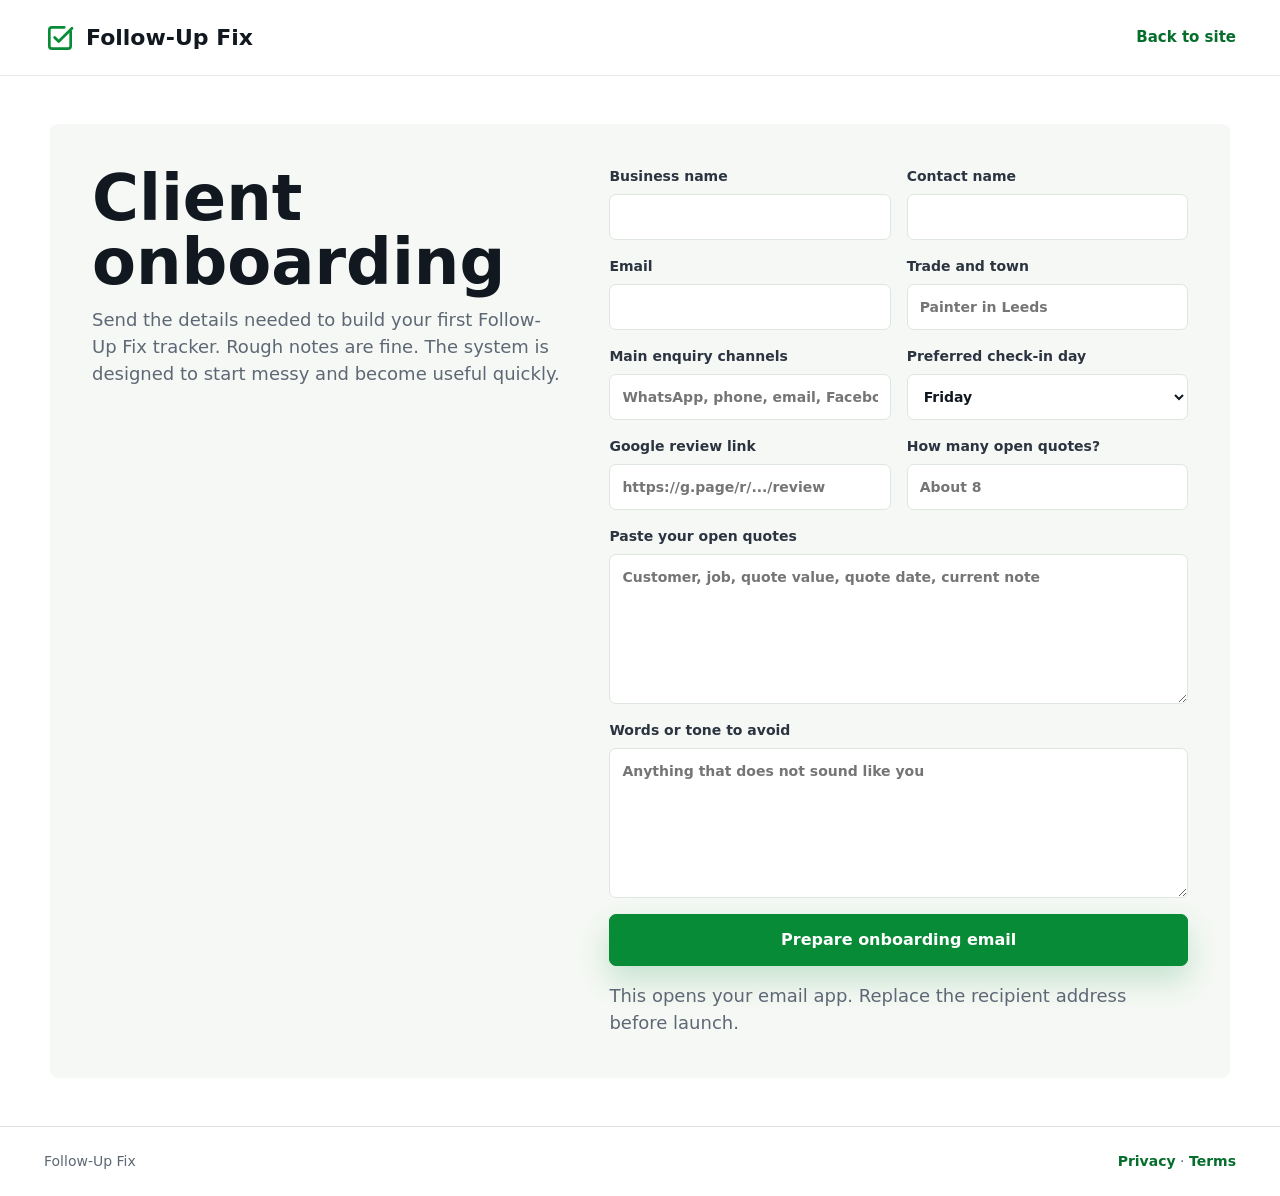
==== client-onboarding.html @ b2c21a95 "Launch Follow-Up Fix website" ====
<!doctype html>
<html lang="en">
  <head>
    <meta charset="utf-8">
    <meta name="viewport" content="width=device-width, initial-scale=1">
    <title>Follow-Up Fix Client Onboarding</title>
    <meta name="description" content="Follow-Up Fix paid client onboarding form.">
    <link rel="stylesheet" href="styles.css">
  </head>
  <body>
    <header class="site-header">
      <a class="brand" href="index.html">
        <span class="brand-mark" aria-hidden="true">
          <svg viewBox="0 0 24 24" focusable="false">
            <path d="M20 7.2V18a2 2 0 0 1-2 2H6a2 2 0 0 1-2-2V6a2 2 0 0 1 2-2h9.2"></path>
            <path d="m8 11.6 3 3L21 4.7"></path>
          </svg>
        </span>
        <span>Follow-Up Fix</span>
      </a>
      <a class="nav-cta" href="index.html">Back to site</a>
    </header>

    <main>
      <section class="start onboarding-page" aria-labelledby="onboarding-title">
        <div>
          <h1 id="onboarding-title">Client onboarding</h1>
          <p>
            Send the details needed to build your first Follow-Up Fix tracker.
            Rough notes are fine. The system is designed to start messy and
            become useful quickly.
          </p>
        </div>
        <form class="lead-form onboarding-form" id="clientOnboardingForm">
          <label>
            Business name
            <input name="business" required>
          </label>
          <label>
            Contact name
            <input name="name" autocomplete="name" required>
          </label>
          <label>
            Email
            <input type="email" name="email" autocomplete="email" required>
          </label>
          <label>
            Trade and town
            <input name="trade" placeholder="Painter in Leeds" required>
          </label>
          <label>
            Main enquiry channels
            <input name="channels" placeholder="WhatsApp, phone, email, Facebook" required>
          </label>
          <label>
            Preferred check-in day
            <select name="checkin" required>
              <option>Monday</option>
              <option>Tuesday</option>
              <option>Wednesday</option>
              <option>Thursday</option>
              <option selected>Friday</option>
            </select>
          </label>
          <label>
            Google review link
            <input name="reviewLink" placeholder="https://g.page/r/.../review">
          </label>
          <label>
            How many open quotes?
            <input name="quoteCount" placeholder="About 8">
          </label>
          <label class="full-width">
            Paste your open quotes
            <textarea name="quotes" placeholder="Customer, job, quote value, quote date, current note"></textarea>
          </label>
          <label class="full-width">
            Words or tone to avoid
            <textarea name="tone" placeholder="Anything that does not sound like you"></textarea>
          </label>
          <button class="button primary" type="submit">Prepare onboarding email</button>
          <p class="form-note">This opens your email app. Replace the recipient address before launch.</p>
        </form>
      </section>
    </main>

    <script src="onboarding.js"></script>
    <footer class="site-footer">
      <span>Follow-Up Fix</span>
      <span><a href="privacy.html">Privacy</a> · <a href="terms.html">Terms</a></span>
    </footer>
  </body>
</html>
---- styles.css ----
:root {
  --bg: #ffffff;
  --ink: #111820;
  --muted: #5e6875;
  --line: #dfe6df;
  --soft: #f5f8f4;
  --soft-2: #edf5ec;
  --green: #078b36;
  --green-dark: #066e2c;
  --amber: #df7f16;
  --shadow: 0 24px 70px rgba(15, 24, 32, 0.11);
  --radius: 8px;
  font-family: Inter, ui-sans-serif, system-ui, -apple-system, BlinkMacSystemFont, "Segoe UI", sans-serif;
  color: var(--ink);
  background: var(--bg);
}

* {
  box-sizing: border-box;
}

html {
  scroll-behavior: smooth;
}

body {
  margin: 0;
  background: var(--bg);
  color: var(--ink);
  line-height: 1.5;
  overflow-x: hidden;
}

a {
  color: inherit;
  text-decoration: none;
}

img {
  display: block;
  max-width: 100%;
}

button,
input,
select,
textarea {
  font: inherit;
}

.site-header {
  position: sticky;
  top: 0;
  z-index: 20;
  display: flex;
  align-items: center;
  justify-content: space-between;
  gap: 24px;
  min-height: 76px;
  padding: 0 44px;
  background: rgba(255, 255, 255, 0.9);
  border-bottom: 1px solid rgba(223, 230, 223, 0.8);
  backdrop-filter: blur(16px);
}

.brand {
  display: inline-flex;
  align-items: center;
  gap: 10px;
  font-size: 22px;
  font-weight: 800;
  letter-spacing: 0;
}

.brand-mark {
  display: inline-flex;
  width: 32px;
  height: 32px;
  color: var(--green);
}

.brand-mark svg,
.line-icon svg {
  width: 100%;
  height: 100%;
  fill: none;
  stroke: currentColor;
  stroke-width: 2;
  stroke-linecap: round;
  stroke-linejoin: round;
}

.desktop-nav {
  display: flex;
  gap: 32px;
  color: #1d252e;
  font-size: 15px;
  font-weight: 650;
}

.desktop-nav a:hover,
.nav-cta:hover {
  color: var(--green);
}

.nav-cta {
  font-size: 15px;
  font-weight: 750;
  color: var(--green-dark);
}

main {
  overflow: hidden;
}

.section-grid,
.problem,
.steps,
.included,
.demo,
.pricing,
.start {
  width: min(1180px, calc(100% - 48px));
  margin: 0 auto;
}

.hero {
  display: grid;
  grid-template-columns: minmax(420px, 0.95fr) minmax(420px, 1.05fr);
  gap: 38px;
  align-items: center;
  min-height: calc(100vh - 76px);
  padding: 56px 0 38px;
}

.hero h1 {
  max-width: 620px;
  margin: 0 0 24px;
  font-size: clamp(46px, 5vw, 68px);
  line-height: 1.02;
  letter-spacing: 0;
}

.hero h1 span {
  display: block;
}

.lead {
  max-width: 560px;
  margin: 0;
  color: #2b3440;
  font-size: clamp(18px, 2vw, 22px);
  line-height: 1.45;
}

.cta-row {
  display: flex;
  flex-wrap: wrap;
  gap: 14px;
  margin-top: 34px;
}

.button {
  display: inline-flex;
  align-items: center;
  justify-content: center;
  min-height: 52px;
  padding: 0 24px;
  border: 1px solid var(--green);
  border-radius: 7px;
  font-weight: 800;
  line-height: 1.1;
  text-align: center;
  cursor: pointer;
  transition: transform 180ms ease, box-shadow 180ms ease, background 180ms ease;
}

.button:hover {
  transform: translateY(-1px);
}

.button.primary {
  background: var(--green);
  color: #fff;
  box-shadow: 0 14px 30px rgba(7, 139, 54, 0.2);
}

.button.primary:hover {
  background: var(--green-dark);
}

.button.secondary {
  background: #fff;
  color: var(--green-dark);
}

.button.small {
  min-height: 42px;
  padding: 0 18px;
  font-size: 14px;
}

.trust-row {
  display: flex;
  flex-wrap: wrap;
  gap: 12px;
  align-items: center;
  margin-top: 38px;
  color: #2e3945;
  font-size: 15px;
}

.stars {
  color: #f0a000;
  font-size: 22px;
  letter-spacing: 2px;
}

.hero-media {
  position: relative;
  margin-right: -56px;
}

.hero-media img {
  width: 100%;
  border-radius: 8px;
  filter: drop-shadow(0 30px 60px rgba(17, 24, 32, 0.13));
}

.section-heading {
  max-width: 760px;
  margin: 0 auto 42px;
  text-align: center;
}

.section-heading h2,
.demo h2,
.start h2 {
  margin: 0 0 12px;
  font-size: clamp(32px, 4vw, 48px);
  line-height: 1.06;
  letter-spacing: 0;
}

.section-heading p,
.demo-copy p,
.start p,
.price-sub {
  margin: 0;
  color: var(--muted);
  font-size: 18px;
}

.problem,
.steps,
.included,
.demo,
.pricing,
.start {
  padding: 72px 0;
}

.problem-grid,
.included-list {
  display: grid;
  grid-template-columns: repeat(4, minmax(0, 1fr));
  gap: 0;
  border-top: 1px solid var(--line);
  border-bottom: 1px solid var(--line);
}

.problem-grid article,
.included-list article {
  padding: 34px 28px;
  border-right: 1px solid var(--line);
  text-align: center;
}

.problem-grid article:last-child,
.included-list article:last-child {
  border-right: 0;
}

.line-icon {
  display: inline-flex;
  width: 56px;
  height: 56px;
  margin-bottom: 18px;
  color: var(--green);
}

h3 {
  margin: 0 0 10px;
  font-size: 18px;
  line-height: 1.25;
}

article p,
li {
  margin: 0;
  color: var(--muted);
}

.steps {
  background: linear-gradient(180deg, #fff 0%, #f8faf7 100%);
  max-width: none;
  width: 100%;
}

.steps > * {
  width: min(1040px, calc(100% - 48px));
  margin-left: auto;
  margin-right: auto;
}

.step-row {
  display: grid;
  grid-template-columns: repeat(3, minmax(0, 1fr));
  gap: 36px;
}

.step-row article {
  position: relative;
  padding: 32px 28px;
  background: #fff;
  border: 1px solid var(--line);
  border-radius: var(--radius);
  box-shadow: 0 12px 34px rgba(17, 24, 32, 0.05);
}

.step-number {
  display: inline-flex;
  align-items: center;
  justify-content: center;
  width: 36px;
  height: 36px;
  margin-bottom: 18px;
  border-radius: 999px;
  background: var(--green);
  color: #fff;
  font-weight: 850;
}

.included-list article {
  text-align: left;
}

.demo {
  display: grid;
  grid-template-columns: 0.72fr 1.28fr;
  gap: 44px;
  align-items: start;
}

.demo-copy {
  position: sticky;
  top: 110px;
}

.tracker-shell {
  padding: 22px;
  border: 1px solid var(--line);
  border-radius: var(--radius);
  background: #fff;
  box-shadow: var(--shadow);
}

.tracker-top {
  display: flex;
  align-items: center;
  justify-content: space-between;
  gap: 16px;
  margin-bottom: 18px;
}

.tracker-top strong {
  display: block;
  font-size: 18px;
}

.tracker-top span {
  color: var(--muted);
  font-size: 14px;
}

.mini-button {
  min-height: 38px;
  padding: 0 14px;
  border: 1px solid var(--line);
  border-radius: 7px;
  background: var(--soft);
  color: var(--green-dark);
  font-size: 14px;
  font-weight: 750;
  cursor: pointer;
}

.metric-grid {
  display: grid;
  grid-template-columns: repeat(3, minmax(0, 1fr));
  gap: 12px;
  margin-bottom: 18px;
}

.metric-grid div {
  padding: 16px;
  border: 1px solid var(--line);
  border-radius: 7px;
  background: #fff;
}

.metric-grid span {
  display: block;
  color: var(--muted);
  font-size: 13px;
  font-weight: 700;
}

.metric-grid strong {
  display: block;
  margin-top: 6px;
  color: var(--green);
  font-size: 34px;
  line-height: 1;
}

.metric-grid .amber {
  color: var(--amber);
}

.table-wrap {
  overflow-x: auto;
  border: 1px solid var(--line);
  border-radius: 7px;
}

table {
  width: 100%;
  min-width: 680px;
  border-collapse: collapse;
  font-size: 14px;
}

th,
td {
  padding: 13px 14px;
  border-bottom: 1px solid var(--line);
  text-align: left;
  white-space: nowrap;
}

th {
  background: var(--soft);
  color: #24303b;
  font-size: 12px;
  text-transform: uppercase;
  letter-spacing: 0.04em;
}

tr:last-child td {
  border-bottom: 0;
}

.status {
  font-weight: 800;
}

.status.today {
  color: #d01818;
}

.status.overdue,
.status.review {
  color: var(--amber);
}

.message-box {
  display: grid;
  gap: 10px;
  margin-top: 18px;
}

.message-box label {
  font-weight: 800;
}

select,
textarea,
input {
  width: 100%;
  border: 1px solid var(--line);
  border-radius: 7px;
  background: #fff;
  color: var(--ink);
}

select,
input {
  min-height: 46px;
  padding: 0 12px;
}

textarea {
  min-height: 104px;
  resize: vertical;
  padding: 12px;
}

#copyStatus {
  min-height: 20px;
  color: var(--green-dark);
  font-size: 14px;
  font-weight: 750;
}

.pricing {
  display: grid;
  grid-template-columns: 0.8fr 1fr auto;
  gap: 32px;
  align-items: center;
  padding: 36px;
  border: 2px solid var(--green);
  border-radius: var(--radius);
}

.pricing h2 {
  margin: 0;
  color: var(--green);
  font-size: clamp(44px, 5vw, 68px);
  line-height: 1;
}

.pricing ul {
  display: grid;
  gap: 8px;
  margin: 0;
  padding: 0;
  list-style: none;
}

.pricing li::before {
  content: "✓";
  margin-right: 10px;
  color: var(--green);
  font-weight: 900;
}

.start {
  display: grid;
  grid-template-columns: 0.9fr 1.1fr;
  gap: 44px;
  align-items: start;
  margin-top: 48px;
  margin-bottom: 48px;
  padding: 42px;
  background: var(--soft);
  border-radius: var(--radius);
}

.lead-form {
  display: grid;
  grid-template-columns: repeat(2, minmax(0, 1fr));
  gap: 16px;
}

.lead-form label {
  display: grid;
  gap: 7px;
  color: #2b3440;
  font-size: 14px;
  font-weight: 800;
}

.lead-form .full-width,
.lead-form button,
.lead-form .form-note {
  grid-column: 1 / -1;
}

.form-note {
  margin: -2px 0 0;
  color: var(--muted);
  font-size: 13px;
}

.site-footer {
  display: flex;
  justify-content: space-between;
  gap: 24px;
  padding: 24px 44px;
  border-top: 1px solid var(--line);
  color: var(--muted);
  font-size: 14px;
}

.onboarding-page {
  min-height: calc(100vh - 124px);
}

.onboarding-page h1 {
  margin: 0 0 12px;
  font-size: clamp(42px, 5vw, 64px);
  line-height: 1;
  letter-spacing: 0;
}

.onboarding-form textarea {
  min-height: 150px;
}

.legal-page {
  width: min(820px, calc(100% - 48px));
  margin: 0 auto;
  padding: 72px 0;
}

.legal-page h1 {
  margin: 0 0 18px;
  font-size: clamp(42px, 5vw, 64px);
  line-height: 1;
  letter-spacing: 0;
}

.legal-page h2 {
  margin: 34px 0 10px;
  font-size: 24px;
  line-height: 1.15;
}

.legal-page p,
.legal-page li {
  color: #2b3440;
  font-size: 17px;
}

.legal-page a,
.site-footer a {
  color: var(--green-dark);
  font-weight: 750;
}

@media (max-width: 980px) {
  .site-header {
    padding: 0 24px;
  }

  .desktop-nav {
    display: none;
  }

  .hero,
  .demo,
  .start,
  .pricing {
    grid-template-columns: 1fr;
  }

  .hero {
    min-height: auto;
    padding-top: 44px;
  }

  .hero-media {
    margin-right: 0;
  }

  .problem-grid,
  .included-list,
  .step-row {
    grid-template-columns: repeat(2, minmax(0, 1fr));
  }

  .problem-grid article:nth-child(2),
  .included-list article:nth-child(2) {
    border-right: 0;
  }

  .demo-copy {
    position: static;
  }

  .pricing {
    align-items: stretch;
  }
}

@media (max-width: 640px) {
  .site-header {
    min-height: 66px;
    padding: 0 16px;
  }

  .brand {
    font-size: 18px;
  }

  .brand-mark {
    width: 28px;
    height: 28px;
  }

  .nav-cta {
    display: none;
  }

  .section-grid,
  .problem,
  .included,
  .demo,
  .pricing,
  .start {
    width: min(calc(100% - 28px), 362px);
    margin-left: 14px;
    margin-right: auto;
  }

  .hero h1 {
    max-width: 100%;
    font-size: clamp(38px, 11vw, 42px);
    line-height: 1.05;
    overflow-wrap: normal;
  }

  .lead {
    font-size: 17px;
  }

  .cta-row,
  .button {
    width: 100%;
  }

  .hero-copy,
  .hero-media {
    min-width: 0;
  }

  .hero-media {
    overflow: hidden;
  }

  .problem,
  .steps,
  .included,
  .demo {
    padding: 52px 0;
  }

  .problem-grid,
  .included-list,
  .step-row,
  .metric-grid,
  .lead-form {
    grid-template-columns: 1fr;
  }

  .problem-grid article,
  .included-list article {
    border-right: 0;
    border-bottom: 1px solid var(--line);
  }

  .problem-grid article:last-child,
  .included-list article:last-child {
    border-bottom: 0;
  }

  .tracker-shell,
  .start,
  .pricing {
    padding: 20px;
  }

  .tracker-top {
    align-items: flex-start;
    flex-direction: column;
  }

  .site-footer {
    flex-direction: column;
    padding: 22px 16px;
  }

  .legal-page {
    width: min(calc(100% - 28px), 362px);
    margin-left: 14px;
    margin-right: auto;
    padding: 48px 0;
  }
}

@media (prefers-reduced-motion: reduce) {
  *,
  *::before,
  *::after {
    scroll-behavior: auto !important;
    transition: none !important;
  }
}
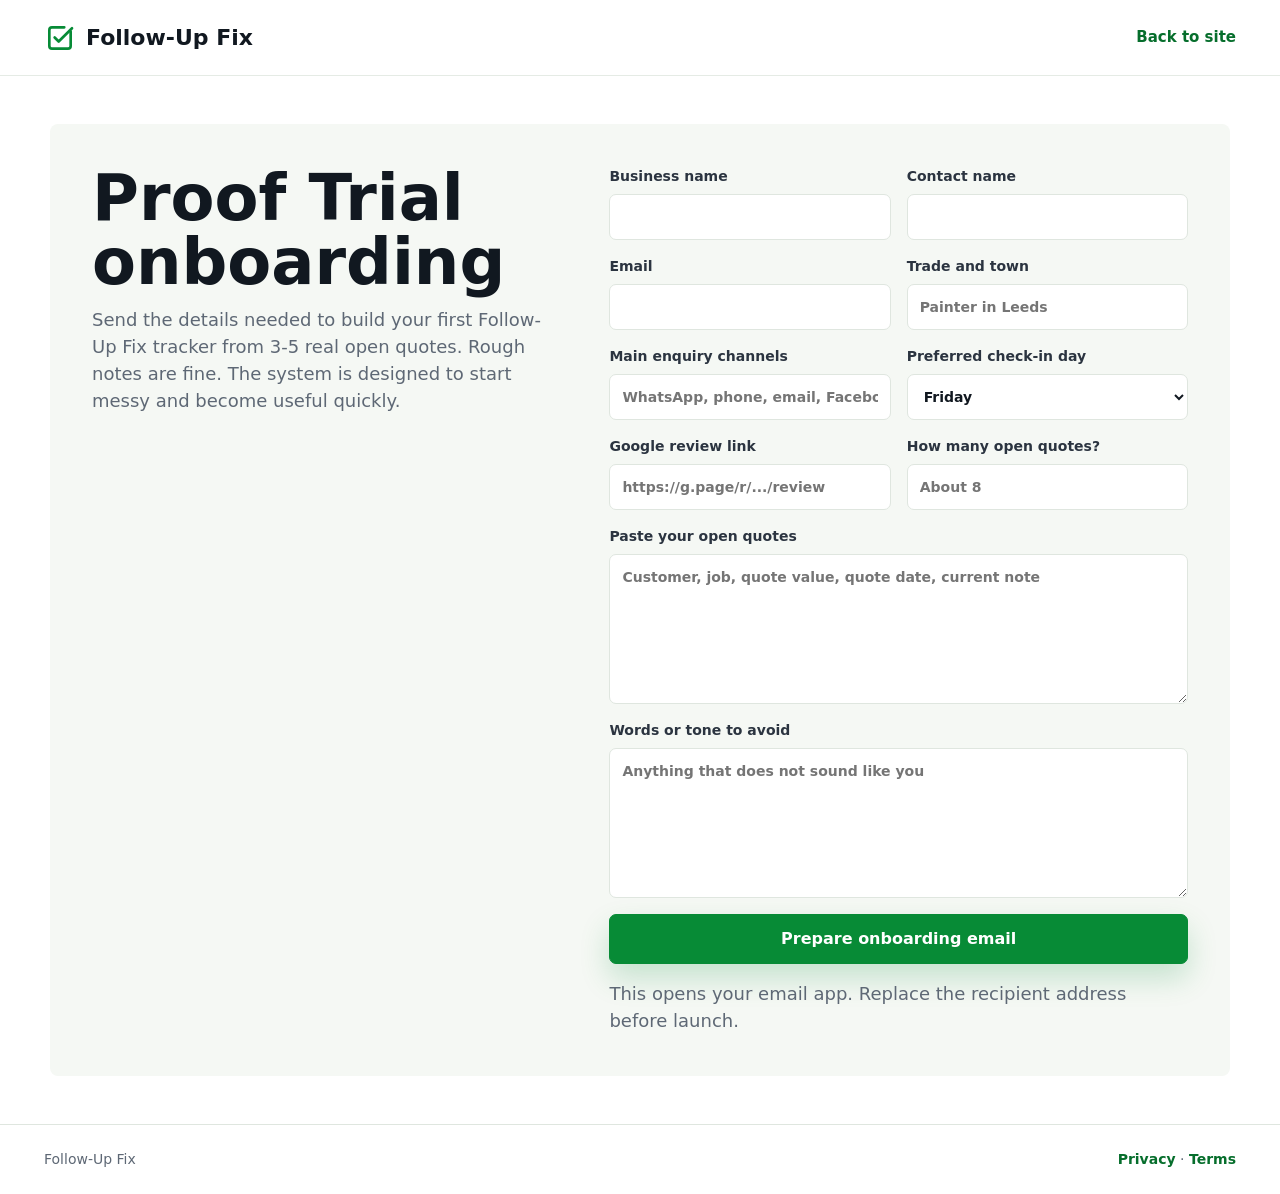
==== commit cf013244: "Add proof trial offer to launch site" ====
--- a/client-onboarding.html
+++ b/client-onboarding.html
@@ -4,7 +4,7 @@
     <meta charset="utf-8">
     <meta name="viewport" content="width=device-width, initial-scale=1">
     <title>Follow-Up Fix Client Onboarding</title>
-    <meta name="description" content="Follow-Up Fix paid client onboarding form.">
+    <meta name="description" content="Follow-Up Fix Proof Trial and paid client onboarding form.">
     <link rel="stylesheet" href="styles.css">
   </head>
   <body>
@@ -24,11 +24,11 @@
     <main>
       <section class="start onboarding-page" aria-labelledby="onboarding-title">
         <div>
-          <h1 id="onboarding-title">Client onboarding</h1>
+          <h1 id="onboarding-title">Proof Trial onboarding</h1>
           <p>
-            Send the details needed to build your first Follow-Up Fix tracker.
-            Rough notes are fine. The system is designed to start messy and
-            become useful quickly.
+            Send the details needed to build your first Follow-Up Fix tracker
+            from 3-5 real open quotes. Rough notes are fine. The system is
+            designed to start messy and become useful quickly.
           </p>
         </div>
         <form class="lead-form onboarding-form" id="clientOnboardingForm">
--- a/styles.css
+++ b/styles.css
@@ -114,7 +114,9 @@
 }
 
 .section-grid,
+.join-flow,
 .problem,
+.fit,
 .steps,
 .included,
 .demo,
@@ -127,16 +129,16 @@
 .hero {
   display: grid;
   grid-template-columns: minmax(420px, 0.95fr) minmax(420px, 1.05fr);
-  gap: 38px;
+  gap: 30px;
   align-items: center;
-  min-height: calc(100vh - 76px);
-  padding: 56px 0 38px;
+  min-height: 560px;
+  padding: 34px 0 18px;
 }
 
 .hero h1 {
-  max-width: 620px;
-  margin: 0 0 24px;
-  font-size: clamp(46px, 5vw, 68px);
+  max-width: 600px;
+  margin: 0 0 18px;
+  font-size: clamp(44px, 4.7vw, 62px);
   line-height: 1.02;
   letter-spacing: 0;
 }
@@ -146,10 +148,10 @@
 }
 
 .lead {
-  max-width: 560px;
+  max-width: 540px;
   margin: 0;
   color: #2b3440;
-  font-size: clamp(18px, 2vw, 22px);
+  font-size: clamp(17px, 1.8vw, 21px);
   line-height: 1.45;
 }
 
@@ -157,14 +159,14 @@
   display: flex;
   flex-wrap: wrap;
   gap: 14px;
-  margin-top: 34px;
+  margin-top: 26px;
 }
 
 .button {
   display: inline-flex;
   align-items: center;
   justify-content: center;
-  min-height: 52px;
+  min-height: 50px;
   padding: 0 24px;
   border: 1px solid var(--green);
   border-radius: 7px;
@@ -205,9 +207,41 @@
   flex-wrap: wrap;
   gap: 12px;
   align-items: center;
-  margin-top: 38px;
+  margin-top: 16px;
   color: #2e3945;
   font-size: 15px;
+}
+
+.hero-facts {
+  display: grid;
+  grid-template-columns: repeat(3, minmax(0, 1fr));
+  gap: 10px;
+  margin-top: 16px;
+  max-width: 620px;
+}
+
+.hero-facts div {
+  padding: 12px;
+  border: 1px solid var(--line);
+  border-radius: var(--radius);
+  background: var(--soft);
+}
+
+.hero-facts strong,
+.hero-facts span {
+  display: block;
+}
+
+.hero-facts strong {
+  font-size: 15px;
+  line-height: 1.2;
+}
+
+.hero-facts span {
+  margin-top: 5px;
+  color: var(--muted);
+  font-size: 13px;
+  line-height: 1.3;
 }
 
 .stars {
@@ -218,11 +252,13 @@
 
 .hero-media {
   position: relative;
-  margin-right: -56px;
+  margin-right: -32px;
 }
 
 .hero-media img {
   width: 100%;
+  max-height: 438px;
+  object-fit: contain;
   border-radius: 8px;
   filter: drop-shadow(0 30px 60px rgba(17, 24, 32, 0.13));
 }
@@ -252,12 +288,91 @@
 }
 
 .problem,
+.fit,
 .steps,
 .included,
 .demo,
 .pricing,
 .start {
   padding: 72px 0;
+}
+
+.join-flow {
+  display: grid;
+  grid-template-columns: 0.7fr 1.3fr;
+  gap: 34px;
+  align-items: start;
+  padding: 34px;
+  border: 1px solid var(--line);
+  border-radius: var(--radius);
+  background: var(--soft);
+}
+
+.join-flow h2 {
+  margin: 0 0 10px;
+  font-size: clamp(28px, 3vw, 40px);
+  line-height: 1.08;
+}
+
+.join-flow p {
+  margin: 0;
+  color: var(--muted);
+  font-size: 17px;
+}
+
+.join-flow ol {
+  display: grid;
+  grid-template-columns: repeat(3, minmax(0, 1fr));
+  gap: 12px;
+  margin: 0;
+  padding: 0;
+  list-style: none;
+  counter-reset: joinStep;
+}
+
+.join-flow li {
+  position: relative;
+  min-height: 156px;
+  padding: 48px 18px 18px;
+  border: 1px solid var(--line);
+  border-radius: var(--radius);
+  background: #fff;
+  counter-increment: joinStep;
+}
+
+.join-flow li::before {
+  content: counter(joinStep);
+  position: absolute;
+  top: 16px;
+  left: 18px;
+  display: inline-flex;
+  align-items: center;
+  justify-content: center;
+  width: 26px;
+  height: 26px;
+  border-radius: 999px;
+  background: var(--green);
+  color: #fff;
+  font-size: 14px;
+  font-weight: 850;
+}
+
+.join-flow strong,
+.join-flow span {
+  display: block;
+}
+
+.join-flow strong {
+  color: var(--ink);
+  font-size: 17px;
+  line-height: 1.2;
+}
+
+.join-flow span {
+  margin-top: 8px;
+  color: var(--muted);
+  font-size: 14px;
+  line-height: 1.45;
 }
 
 .problem-grid,
@@ -345,6 +460,31 @@
   text-align: left;
 }
 
+.fit-grid {
+  display: grid;
+  grid-template-columns: repeat(2, minmax(0, 1fr));
+  gap: 18px;
+}
+
+.fit-grid article {
+  padding: 28px;
+  border: 1px solid var(--line);
+  border-radius: var(--radius);
+  background: #fff;
+  box-shadow: 0 12px 34px rgba(17, 24, 32, 0.04);
+}
+
+.fit-grid ul {
+  display: grid;
+  gap: 10px;
+  margin: 0;
+  padding-left: 20px;
+}
+
+.fit-grid li {
+  color: var(--muted);
+}
+
 .demo {
   display: grid;
   grid-template-columns: 0.72fr 1.28fr;
@@ -352,12 +492,17 @@
   align-items: start;
 }
 
+.demo > * {
+  min-width: 0;
+}
+
 .demo-copy {
   position: sticky;
   top: 110px;
 }
 
 .tracker-shell {
+  min-width: 0;
   padding: 22px;
   border: 1px solid var(--line);
   border-radius: var(--radius);
@@ -398,6 +543,7 @@
 .metric-grid {
   display: grid;
   grid-template-columns: repeat(3, minmax(0, 1fr));
+  min-width: 0;
   gap: 12px;
   margin-bottom: 18px;
 }
@@ -429,6 +575,7 @@
 }
 
 .table-wrap {
+  min-width: 0;
   overflow-x: auto;
   border: 1px solid var(--line);
   border-radius: 7px;
@@ -649,6 +796,7 @@
   }
 
   .hero,
+  .join-flow,
   .demo,
   .start,
   .pricing {
@@ -666,6 +814,7 @@
 
   .problem-grid,
   .included-list,
+  .fit-grid,
   .step-row {
     grid-template-columns: repeat(2, minmax(0, 1fr));
   }
@@ -704,7 +853,9 @@
   }
 
   .section-grid,
+  .join-flow,
   .problem,
+  .fit,
   .included,
   .demo,
   .pricing,
@@ -739,7 +890,22 @@
     overflow: hidden;
   }
 
+  .hero-facts,
+  .join-flow ol {
+    grid-template-columns: 1fr;
+  }
+
+  .join-flow {
+    gap: 22px;
+    padding: 20px;
+  }
+
+  .join-flow li {
+    min-height: auto;
+  }
+
   .problem,
+  .fit,
   .steps,
   .included,
   .demo {
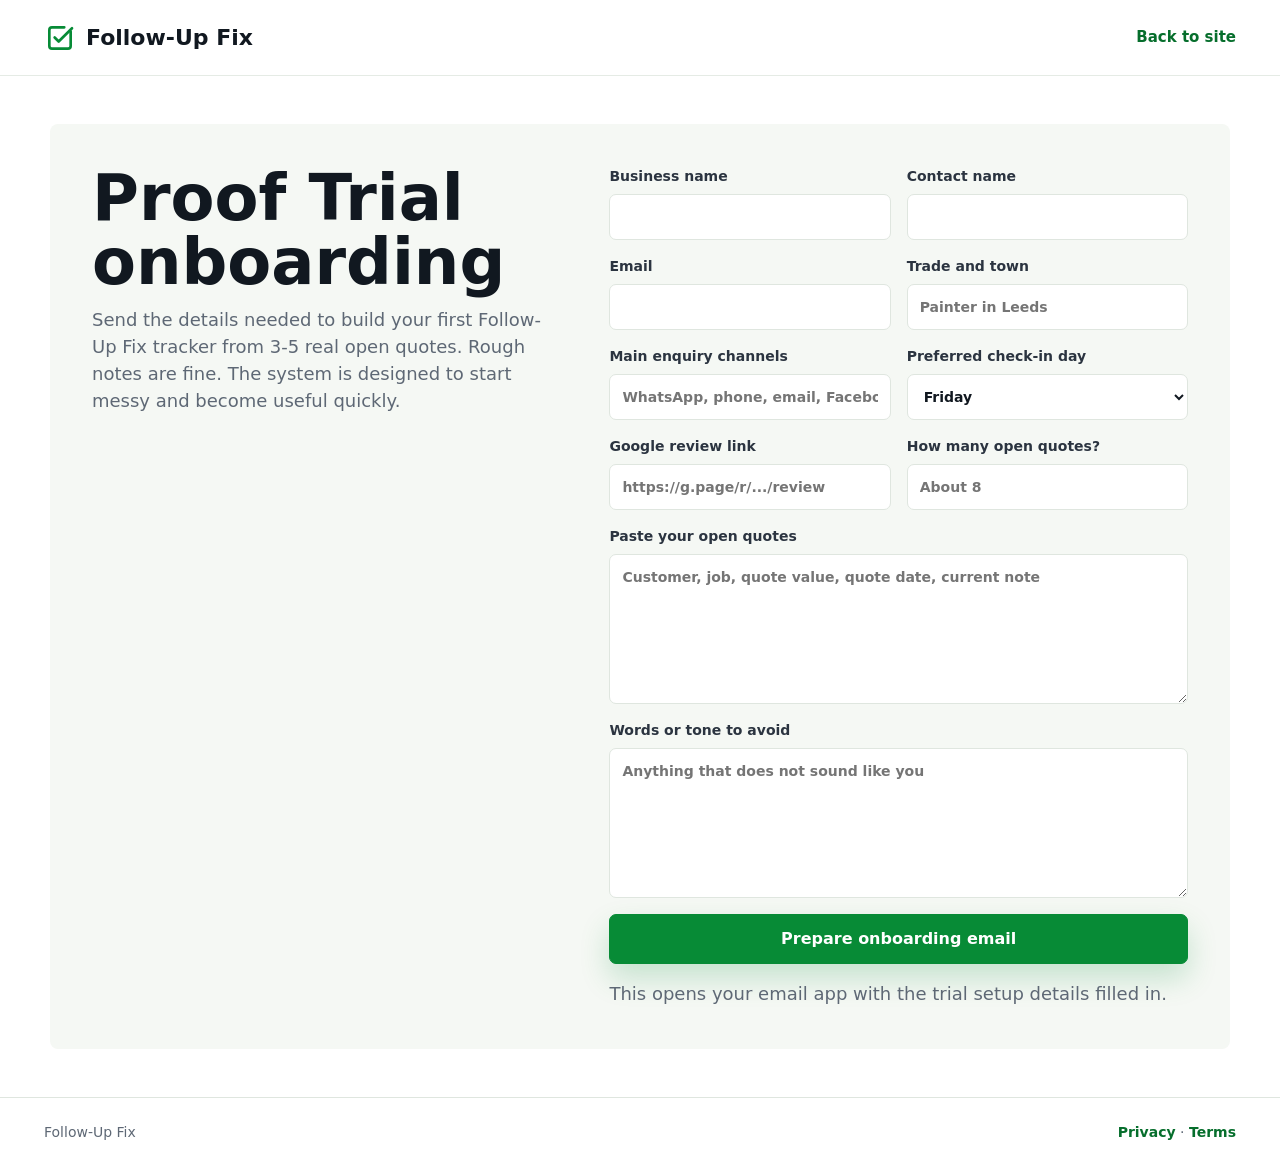
==== commit 0431ece1: "Polish public legal and onboarding copy" ====
--- a/client-onboarding.html
+++ b/client-onboarding.html
@@ -5,6 +5,7 @@
     <meta name="viewport" content="width=device-width, initial-scale=1">
     <title>Follow-Up Fix Client Onboarding</title>
     <meta name="description" content="Follow-Up Fix Proof Trial and paid client onboarding form.">
+    <link rel="canonical" href="https://followupfix.vercel.app/client-onboarding.html">
     <link rel="stylesheet" href="styles.css">
   </head>
   <body>
@@ -79,7 +80,7 @@
             <textarea name="tone" placeholder="Anything that does not sound like you"></textarea>
           </label>
           <button class="button primary" type="submit">Prepare onboarding email</button>
-          <p class="form-note">This opens your email app. Replace the recipient address before launch.</p>
+          <p class="form-note">This opens your email app with the trial setup details filled in.</p>
         </form>
       </section>
     </main>
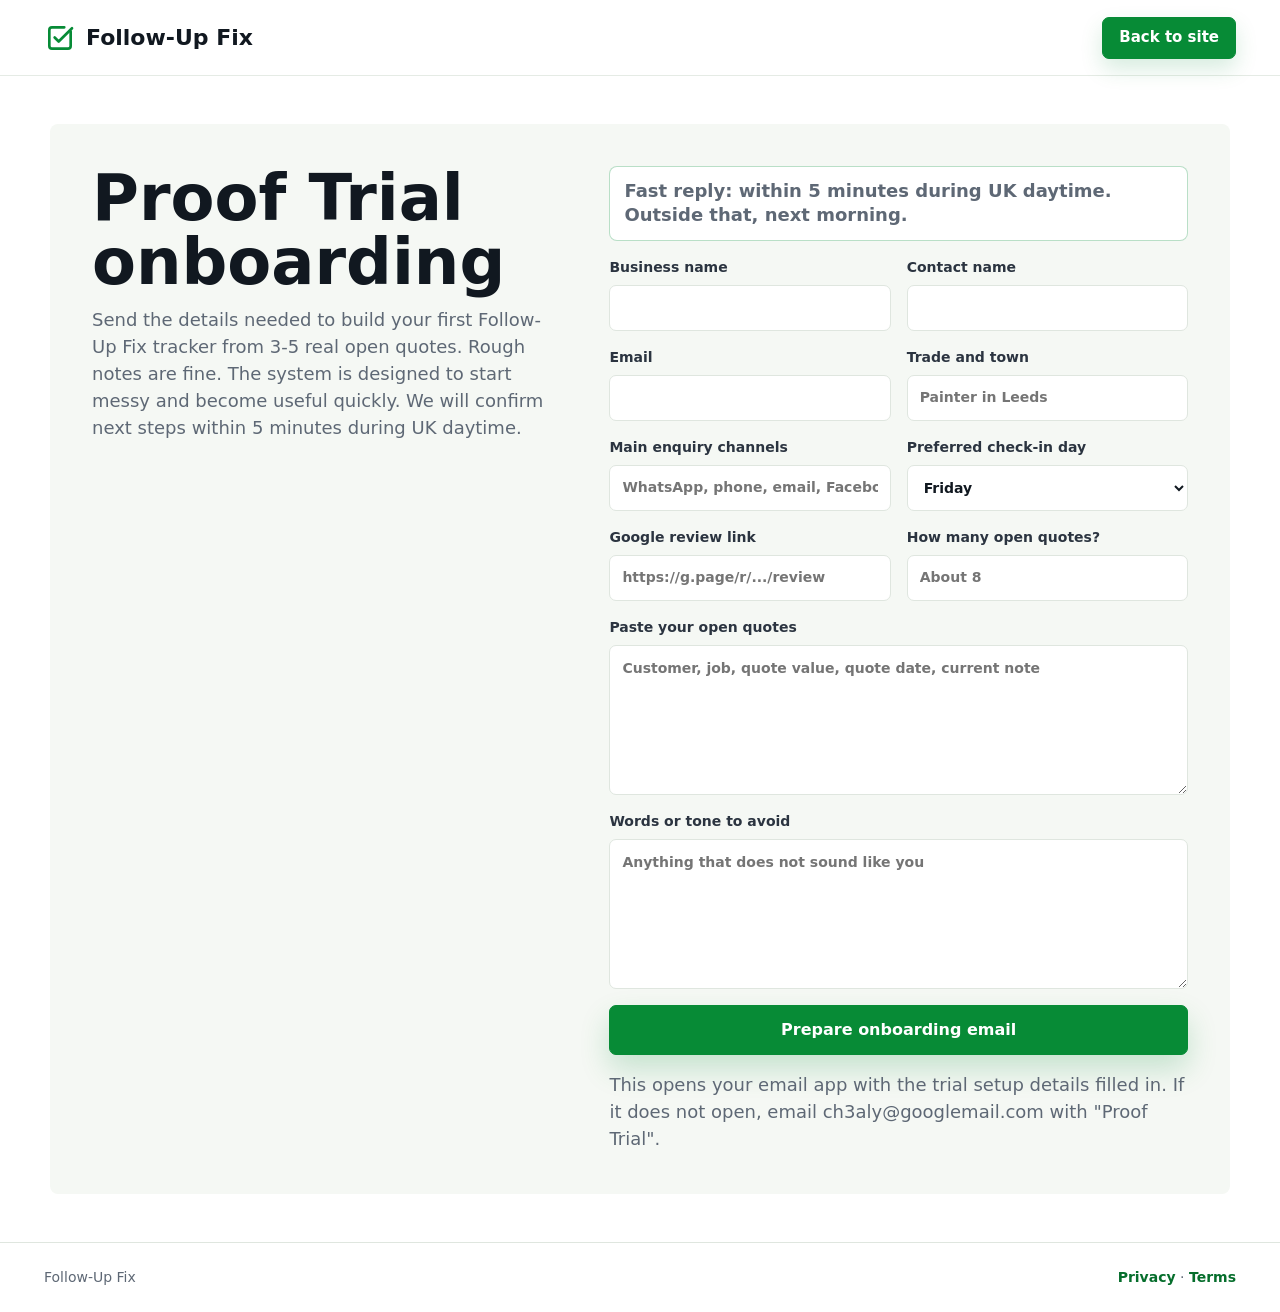
==== commit 91423e8a: "Add fast response promise to trial flow" ====
--- a/client-onboarding.html
+++ b/client-onboarding.html
@@ -5,6 +5,8 @@
     <meta name="viewport" content="width=device-width, initial-scale=1">
     <title>Follow-Up Fix Client Onboarding</title>
     <meta name="description" content="Follow-Up Fix Proof Trial and paid client onboarding form.">
+    <meta name="theme-color" content="#078b36">
+    <link rel="icon" href="favicon.svg" type="image/svg+xml">
     <link rel="canonical" href="https://followupfix.vercel.app/client-onboarding.html">
     <link rel="stylesheet" href="styles.css">
   </head>
@@ -29,10 +31,12 @@
           <p>
             Send the details needed to build your first Follow-Up Fix tracker
             from 3-5 real open quotes. Rough notes are fine. The system is
-            designed to start messy and become useful quickly.
+            designed to start messy and become useful quickly. We will confirm
+            next steps within 5 minutes during UK daytime.
           </p>
         </div>
         <form class="lead-form onboarding-form" id="clientOnboardingForm">
+          <p class="response-note">Fast reply: within 5 minutes during UK daytime. Outside that, next morning.</p>
           <label>
             Business name
             <input name="business" required>
@@ -80,7 +84,7 @@
             <textarea name="tone" placeholder="Anything that does not sound like you"></textarea>
           </label>
           <button class="button primary" type="submit">Prepare onboarding email</button>
-          <p class="form-note">This opens your email app with the trial setup details filled in.</p>
+          <p class="form-note">This opens your email app with the trial setup details filled in. If it does not open, email ch3aly@googlemail.com with "Proof Trial".</p>
         </form>
       </section>
     </main>
--- a/styles.css
+++ b/styles.css
@@ -10,6 +10,8 @@
   --amber: #df7f16;
   --shadow: 0 24px 70px rgba(15, 24, 32, 0.11);
   --radius: 8px;
+  --page-max: 1180px;
+  --page-gutter: 48px;
   font-family: Inter, ui-sans-serif, system-ui, -apple-system, BlinkMacSystemFont, "Segoe UI", sans-serif;
   color: var(--ink);
   background: var(--bg);
@@ -98,15 +100,42 @@
   font-weight: 650;
 }
 
-.desktop-nav a:hover,
-.nav-cta:hover {
+.desktop-nav a:hover {
   color: var(--green);
 }
 
 .nav-cta {
+  display: inline-flex;
+  align-items: center;
+  justify-content: center;
+  min-height: 42px;
+  padding: 0 16px;
+  border: 1px solid var(--green);
+  border-radius: 7px;
+  background: var(--green);
   font-size: 15px;
   font-weight: 750;
-  color: var(--green-dark);
+  color: #fff;
+  line-height: 1;
+  white-space: nowrap;
+  box-shadow: 0 10px 22px rgba(7, 139, 54, 0.16);
+  transition: transform 180ms ease, box-shadow 180ms ease, background 180ms ease;
+}
+
+.nav-cta:hover {
+  transform: translateY(-1px);
+  background: var(--green-dark);
+  color: #fff;
+  box-shadow: 0 14px 26px rgba(7, 139, 54, 0.2);
+}
+
+a:focus-visible,
+button:focus-visible,
+input:focus-visible,
+select:focus-visible,
+textarea:focus-visible {
+  outline: 3px solid rgba(7, 139, 54, 0.28);
+  outline-offset: 3px;
 }
 
 main {
@@ -122,7 +151,7 @@
 .demo,
 .pricing,
 .start {
-  width: min(1180px, calc(100% - 48px));
+  width: min(var(--page-max), calc(100% - var(--page-gutter)));
   margin: 0 auto;
 }
 
@@ -133,6 +162,14 @@
   align-items: center;
   min-height: 560px;
   padding: 34px 0 18px;
+}
+
+.hero-kicker {
+  margin: 0 0 14px;
+  color: var(--green-dark);
+  font-size: 15px;
+  font-weight: 850;
+  line-height: 1.2;
 }
 
 .hero h1 {
@@ -141,6 +178,7 @@
   font-size: clamp(44px, 4.7vw, 62px);
   line-height: 1.02;
   letter-spacing: 0;
+  text-wrap: balance;
 }
 
 .hero h1 span {
@@ -187,6 +225,14 @@
   box-shadow: 0 14px 30px rgba(7, 139, 54, 0.2);
 }
 
+.cta-row .button.primary {
+  min-width: 248px;
+}
+
+.cta-row .button.secondary {
+  min-width: 178px;
+}
+
 .button.primary:hover {
   background: var(--green-dark);
 }
@@ -276,6 +322,7 @@
   font-size: clamp(32px, 4vw, 48px);
   line-height: 1.06;
   letter-spacing: 0;
+  text-wrap: balance;
 }
 
 .section-heading p,
@@ -312,6 +359,7 @@
   margin: 0 0 10px;
   font-size: clamp(28px, 3vw, 40px);
   line-height: 1.08;
+  text-wrap: balance;
 }
 
 .join-flow p {
@@ -423,7 +471,7 @@
 }
 
 .steps > * {
-  width: min(1040px, calc(100% - 48px));
+  width: min(var(--page-max), calc(100% - var(--page-gutter)));
   margin-left: auto;
   margin-right: auto;
 }
@@ -686,10 +734,14 @@
 }
 
 .pricing li::before {
-  content: "✓";
-  margin-right: 10px;
-  color: var(--green);
-  font-weight: 900;
+  content: "";
+  display: inline-block;
+  width: 7px;
+  height: 12px;
+  margin: 0 12px 1px 2px;
+  border: solid var(--green);
+  border-width: 0 2px 2px 0;
+  transform: rotate(45deg);
 }
 
 .start {
@@ -710,6 +762,19 @@
   gap: 16px;
 }
 
+.response-note {
+  grid-column: 1 / -1;
+  margin: 0;
+  padding: 12px 14px;
+  border: 1px solid rgba(7, 139, 54, 0.28);
+  border-radius: var(--radius);
+  background: #fff;
+  color: var(--green-dark);
+  font-size: 14px;
+  font-weight: 850;
+  line-height: 1.35;
+}
+
 .lead-form label {
   display: grid;
   gap: 7px;
@@ -833,10 +898,102 @@
   }
 }
 
+@media (min-width: 1360px) {
+  :root {
+    --page-max: 1680px;
+    --page-gutter: 112px;
+  }
+
+  .site-header {
+    padding-left: 56px;
+    padding-right: 56px;
+  }
+
+  .hero {
+    grid-template-columns: minmax(520px, 0.88fr) minmax(620px, 1.12fr);
+    gap: clamp(52px, 5vw, 104px);
+    min-height: 640px;
+    padding-top: 52px;
+    padding-bottom: 36px;
+  }
+
+  .hero h1 {
+    max-width: 680px;
+    font-size: clamp(58px, 3.8vw, 78px);
+  }
+
+  .lead {
+    max-width: 640px;
+  }
+
+  .hero-facts {
+    max-width: 720px;
+  }
+
+  .hero-media {
+    margin-right: 0;
+  }
+
+  .hero-media img {
+    max-height: 540px;
+  }
+
+  .join-flow {
+    grid-template-columns: minmax(360px, 0.55fr) minmax(760px, 1.45fr);
+    gap: 52px;
+    padding: 42px;
+  }
+
+  .section-heading {
+    display: grid;
+    grid-template-columns: minmax(420px, 0.72fr) minmax(620px, 1.28fr);
+    gap: 56px;
+    align-items: end;
+    max-width: none;
+    text-align: left;
+  }
+
+  .problem,
+  .fit,
+  .steps,
+  .included,
+  .demo,
+  .pricing,
+  .start {
+    padding-top: 86px;
+    padding-bottom: 86px;
+  }
+
+  .problem-grid article,
+  .included-list article {
+    padding: 42px 34px;
+  }
+
+  .step-row {
+    gap: 28px;
+  }
+
+  .demo {
+    grid-template-columns: minmax(360px, 0.55fr) minmax(820px, 1.45fr);
+    gap: 64px;
+  }
+
+  .pricing {
+    grid-template-columns: minmax(360px, 0.7fr) minmax(520px, 1fr) auto;
+    gap: 48px;
+  }
+
+  .start {
+    grid-template-columns: minmax(420px, 0.75fr) minmax(720px, 1.25fr);
+    gap: 64px;
+  }
+}
+
 @media (max-width: 640px) {
   .site-header {
     min-height: 66px;
     padding: 0 16px;
+    gap: 10px;
   }
 
   .brand {
@@ -849,7 +1006,27 @@
   }
 
   .nav-cta {
-    display: none;
+    display: inline-flex;
+    align-items: center;
+    justify-content: center;
+    flex: 0 0 auto;
+    min-height: 36px;
+    min-width: 58px;
+    padding: 0 11px;
+    border: 1px solid var(--green);
+    border-radius: 7px;
+    background: #fff;
+    box-shadow: none;
+    font-size: 0;
+    line-height: 1;
+    white-space: nowrap;
+  }
+
+  .nav-cta::after {
+    content: "Try";
+    font-size: 13px;
+    font-weight: 800;
+    color: var(--green-dark);
   }
 
   .section-grid,
@@ -860,7 +1037,8 @@
   .demo,
   .pricing,
   .start {
-    width: min(calc(100% - 28px), 362px);
+    width: calc(100% - 28px);
+    max-width: 362px;
     margin-left: 14px;
     margin-right: auto;
   }
@@ -948,7 +1126,8 @@
   }
 
   .legal-page {
-    width: min(calc(100% - 28px), 362px);
+    width: calc(100% - 28px);
+    max-width: 362px;
     margin-left: 14px;
     margin-right: auto;
     padding: 48px 0;
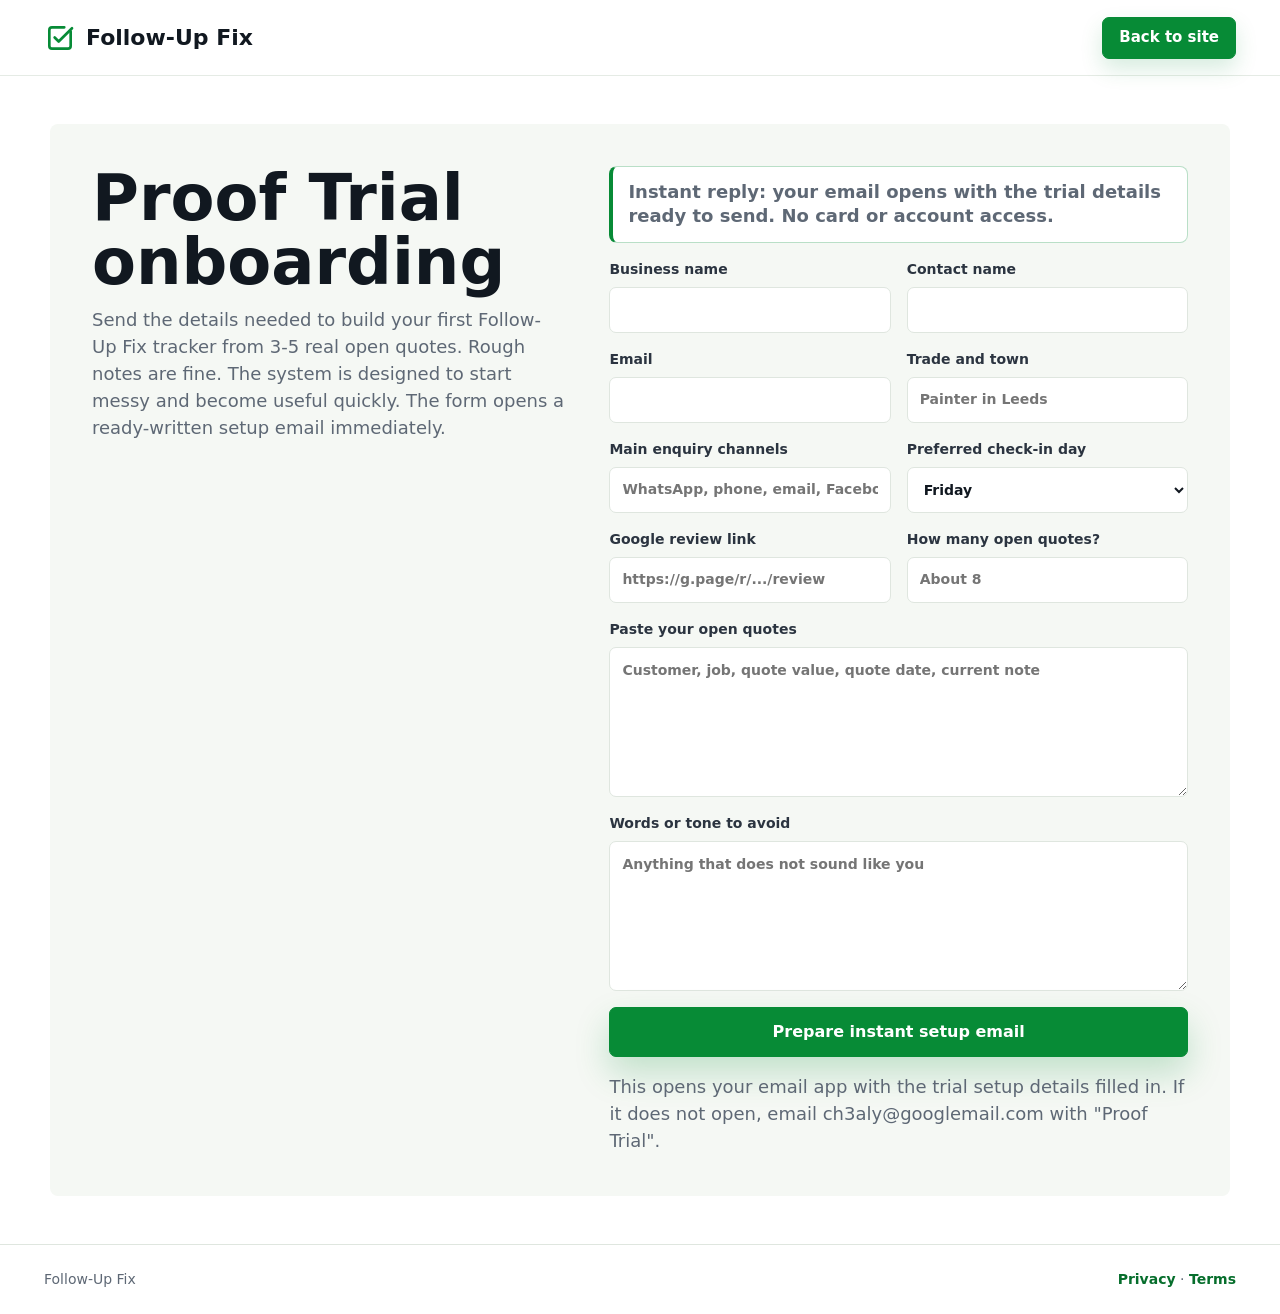
==== commit 1b6b0225: "Switch trial flow to instant setup" ====
--- a/client-onboarding.html
+++ b/client-onboarding.html
@@ -31,12 +31,12 @@
           <p>
             Send the details needed to build your first Follow-Up Fix tracker
             from 3-5 real open quotes. Rough notes are fine. The system is
-            designed to start messy and become useful quickly. We will confirm
-            next steps within 5 minutes during UK daytime.
+            designed to start messy and become useful quickly. The form opens
+            a ready-written setup email immediately.
           </p>
         </div>
         <form class="lead-form onboarding-form" id="clientOnboardingForm">
-          <p class="response-note">Fast reply: within 5 minutes during UK daytime. Outside that, next morning.</p>
+          <p class="response-note">Instant reply: your email opens with the trial details ready to send. No card or account access.</p>
           <label>
             Business name
             <input name="business" required>
@@ -83,7 +83,7 @@
             Words or tone to avoid
             <textarea name="tone" placeholder="Anything that does not sound like you"></textarea>
           </label>
-          <button class="button primary" type="submit">Prepare onboarding email</button>
+          <button class="button primary" type="submit">Prepare instant setup email</button>
           <p class="form-note">This opens your email app with the trial setup details filled in. If it does not open, email ch3aly@googlemail.com with "Proof Trial".</p>
         </form>
       </section>
--- a/styles.css
+++ b/styles.css
@@ -25,6 +25,10 @@
   scroll-behavior: smooth;
 }
 
+[id] {
+  scroll-margin-top: 96px;
+}
+
 body {
   margin: 0;
   background: var(--bg);
@@ -149,6 +153,8 @@
 .steps,
 .included,
 .demo,
+.quick-answers,
+.trust-panel,
 .pricing,
 .start {
   width: min(var(--page-max), calc(100% - var(--page-gutter)));
@@ -191,6 +197,20 @@
   color: #2b3440;
   font-size: clamp(17px, 1.8vw, 21px);
   line-height: 1.45;
+}
+
+.product-line {
+  max-width: 560px;
+  margin: 12px 0 0;
+  padding: 13px 15px;
+  border: 1px solid rgba(7, 139, 54, 0.2);
+  border-left: 4px solid var(--green);
+  border-radius: var(--radius);
+  background: #f7fbf6;
+  color: #24303b;
+  font-size: 17px;
+  font-weight: 750;
+  line-height: 1.42;
 }
 
 .cta-row {
@@ -222,7 +242,7 @@
 .button.primary {
   background: var(--green);
   color: #fff;
-  box-shadow: 0 14px 30px rgba(7, 139, 54, 0.2);
+  box-shadow: 0 16px 34px rgba(7, 139, 54, 0.22);
 }
 
 .cta-row .button.primary {
@@ -267,10 +287,24 @@
 }
 
 .hero-facts div {
-  padding: 12px;
+  position: relative;
+  padding: 14px 14px 14px 38px;
   border: 1px solid var(--line);
   border-radius: var(--radius);
-  background: var(--soft);
+  background: #fff;
+  box-shadow: 0 12px 26px rgba(17, 24, 32, 0.04);
+}
+
+.hero-facts div::before {
+  content: "";
+  position: absolute;
+  left: 14px;
+  top: 17px;
+  width: 11px;
+  height: 7px;
+  border-left: 2px solid var(--green);
+  border-bottom: 2px solid var(--green);
+  transform: rotate(-45deg);
 }
 
 .hero-facts strong,
@@ -339,9 +373,66 @@
 .steps,
 .included,
 .demo,
+.quick-answers,
+.trust-panel,
 .pricing,
 .start {
   padding: 72px 0;
+}
+
+.quick-answers {
+  padding-top: 44px;
+  padding-bottom: 46px;
+  border-top: 1px solid var(--line);
+  border-bottom: 1px solid var(--line);
+}
+
+.quick-answer-head {
+  display: flex;
+  align-items: end;
+  justify-content: space-between;
+  gap: 32px;
+  margin-bottom: 20px;
+}
+
+.quick-answer-head h2 {
+  margin: 0;
+  font-size: clamp(28px, 3vw, 42px);
+  line-height: 1.06;
+  letter-spacing: 0;
+  text-wrap: balance;
+}
+
+.quick-answer-head p {
+  max-width: 520px;
+  margin: 0;
+  color: var(--muted);
+  font-size: 17px;
+}
+
+.answer-grid {
+  display: grid;
+  grid-template-columns: repeat(4, minmax(0, 1fr));
+  gap: 12px;
+}
+
+.answer-grid article {
+  padding: 22px 22px 24px;
+  border: 1px solid var(--line);
+  border-radius: var(--radius);
+  background: #fff;
+  box-shadow: 0 12px 28px rgba(17, 24, 32, 0.035);
+}
+
+.answer-grid h3 {
+  margin: 0 0 8px;
+  font-size: 18px;
+}
+
+.answer-grid p {
+  margin: 0;
+  color: var(--muted);
+  font-size: 15px;
 }
 
 .join-flow {
@@ -549,13 +640,54 @@
   top: 110px;
 }
 
+.demo-stack {
+  display: grid;
+  gap: 18px;
+  min-width: 0;
+}
+
+.video-shell {
+  margin: 0;
+  overflow: hidden;
+  border: 1px solid var(--line);
+  border-radius: var(--radius);
+  background: #fff;
+  box-shadow: 0 22px 52px rgba(17, 24, 32, 0.1);
+}
+
+.video-shell video {
+  display: block;
+  width: 100%;
+  aspect-ratio: 16 / 9;
+  background: var(--soft);
+}
+
+.video-shell figcaption {
+  display: flex;
+  align-items: center;
+  gap: 14px;
+  padding: 14px 16px;
+  border-top: 1px solid var(--line);
+}
+
+.video-shell figcaption strong {
+  flex: 0 0 auto;
+  color: var(--green-dark);
+  font-weight: 850;
+}
+
+.video-shell figcaption span {
+  color: var(--muted);
+  font-size: 14px;
+}
+
 .tracker-shell {
   min-width: 0;
   padding: 22px;
   border: 1px solid var(--line);
   border-radius: var(--radius);
   background: #fff;
-  box-shadow: var(--shadow);
+  box-shadow: 0 18px 42px rgba(17, 24, 32, 0.08);
 }
 
 .tracker-top {
@@ -744,6 +876,91 @@
   transform: rotate(45deg);
 }
 
+.trust-panel {
+  display: grid;
+  grid-template-columns: 0.55fr 1.45fr;
+  gap: 42px;
+  align-items: start;
+  padding-top: 52px;
+  padding-bottom: 52px;
+  border-top: 1px solid var(--line);
+  border-bottom: 1px solid var(--line);
+}
+
+.trust-panel h2 {
+  margin: 0 0 12px;
+  font-size: clamp(30px, 3.5vw, 46px);
+  line-height: 1.06;
+  letter-spacing: 0;
+  text-wrap: balance;
+}
+
+.trust-panel p {
+  margin: 0;
+  color: var(--muted);
+  font-size: 18px;
+}
+
+.trust-list {
+  display: grid;
+  grid-template-columns: repeat(2, minmax(0, 1fr));
+  gap: 0;
+  margin: 0;
+  padding: 0;
+  border: 1px solid var(--line);
+  border-radius: var(--radius);
+  background: #fff;
+  list-style: none;
+  overflow: hidden;
+}
+
+.trust-list li {
+  position: relative;
+  padding: 22px 22px 22px 48px;
+  border-right: 1px solid var(--line);
+  border-bottom: 1px solid var(--line);
+}
+
+.trust-list li::before {
+  content: "";
+  position: absolute;
+  left: 22px;
+  top: 28px;
+  width: 12px;
+  height: 7px;
+  border-left: 2px solid var(--green);
+  border-bottom: 2px solid var(--green);
+  transform: rotate(-45deg);
+}
+
+.trust-list li:nth-child(2n) {
+  border-right: 0;
+}
+
+.trust-list li:nth-last-child(-n + 2) {
+  border-bottom: 0;
+}
+
+.trust-list strong,
+.trust-list span {
+  display: block;
+}
+
+.trust-list strong {
+  margin-bottom: 8px;
+  font-size: 17px;
+}
+
+.trust-list span {
+  color: var(--muted);
+  font-size: 15px;
+}
+
+.trust-list a {
+  color: var(--green-dark);
+  font-weight: 800;
+}
+
 .start {
   display: grid;
   grid-template-columns: 0.9fr 1.1fr;
@@ -765,8 +982,9 @@
 .response-note {
   grid-column: 1 / -1;
   margin: 0;
-  padding: 12px 14px;
+  padding: 13px 15px;
   border: 1px solid rgba(7, 139, 54, 0.28);
+  border-left: 4px solid var(--green);
   border-radius: var(--radius);
   background: #fff;
   color: var(--green-dark);
@@ -863,6 +1081,7 @@
   .hero,
   .join-flow,
   .demo,
+  .trust-panel,
   .start,
   .pricing {
     grid-template-columns: 1fr;
@@ -880,6 +1099,7 @@
   .problem-grid,
   .included-list,
   .fit-grid,
+  .answer-grid,
   .step-row {
     grid-template-columns: repeat(2, minmax(0, 1fr));
   }
@@ -957,6 +1177,8 @@
   .fit,
   .steps,
   .included,
+  .quick-answers,
+  .trust-panel,
   .demo,
   .pricing,
   .start {
@@ -1029,12 +1251,21 @@
     color: var(--green-dark);
   }
 
+  .nav-cta:hover {
+    transform: none;
+    background: #fff;
+    color: var(--green-dark);
+    box-shadow: none;
+  }
+
   .section-grid,
   .join-flow,
+  .quick-answers,
   .problem,
   .fit,
   .included,
   .demo,
+  .trust-panel,
   .pricing,
   .start {
     width: calc(100% - 28px);
@@ -1069,8 +1300,16 @@
   }
 
   .hero-facts,
-  .join-flow ol {
+  .join-flow ol,
+  .answer-grid,
+  .trust-list {
     grid-template-columns: 1fr;
+  }
+
+  .quick-answer-head,
+  .video-shell figcaption {
+    display: grid;
+    align-items: start;
   }
 
   .join-flow {
@@ -1086,6 +1325,8 @@
   .fit,
   .steps,
   .included,
+  .quick-answers,
+  .trust-panel,
   .demo {
     padding: 52px 0;
   }
@@ -1094,18 +1335,25 @@
   .included-list,
   .step-row,
   .metric-grid,
-  .lead-form {
+  .lead-form,
+  .trust-list {
     grid-template-columns: 1fr;
   }
 
   .problem-grid article,
-  .included-list article {
+  .included-list article,
+  .trust-list li {
     border-right: 0;
     border-bottom: 1px solid var(--line);
   }
 
+  .trust-list li:nth-last-child(-n + 2) {
+    border-bottom: 1px solid var(--line);
+  }
+
   .problem-grid article:last-child,
-  .included-list article:last-child {
+  .included-list article:last-child,
+  .trust-list li:last-child {
     border-bottom: 0;
   }
 
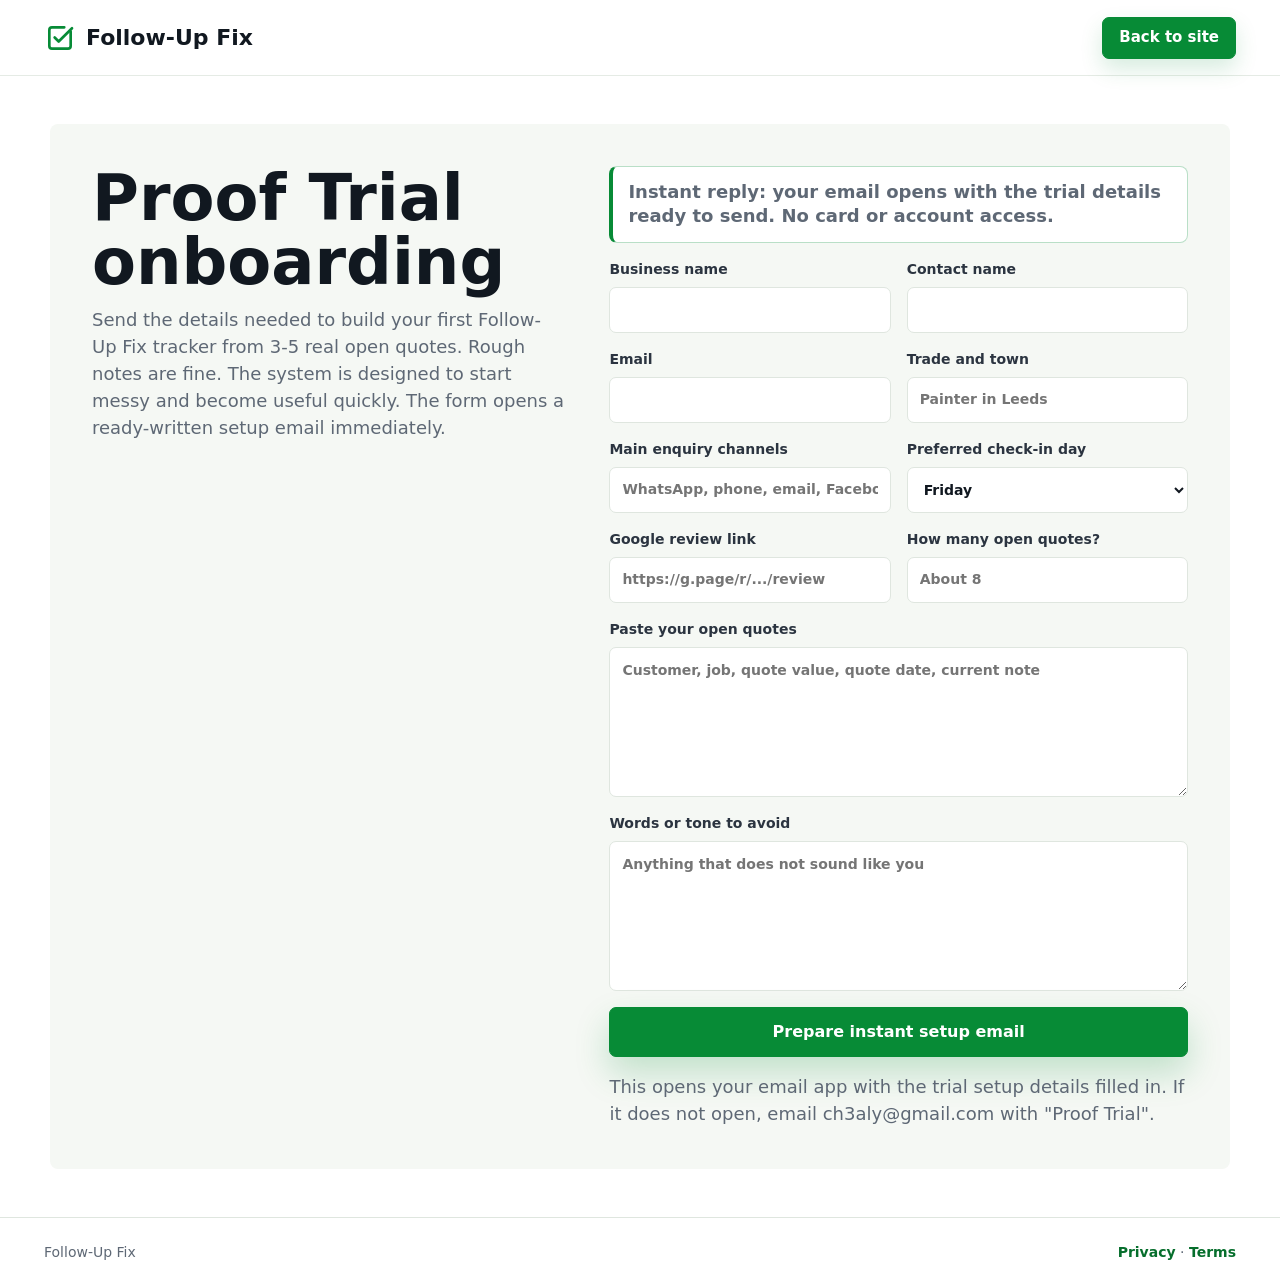
==== commit 594dfc35: "Use Gmail contact for launch forms" ====
--- a/client-onboarding.html
+++ b/client-onboarding.html
@@ -84,7 +84,7 @@
             <textarea name="tone" placeholder="Anything that does not sound like you"></textarea>
           </label>
           <button class="button primary" type="submit">Prepare instant setup email</button>
-          <p class="form-note">This opens your email app with the trial setup details filled in. If it does not open, email ch3aly@googlemail.com with "Proof Trial".</p>
+          <p class="form-note">This opens your email app with the trial setup details filled in. If it does not open, email ch3aly@gmail.com with "Proof Trial".</p>
         </form>
       </section>
     </main>
@@ -92,7 +92,7 @@
     <script src="onboarding.js"></script>
     <footer class="site-footer">
       <span>Follow-Up Fix</span>
-      <span><a href="privacy.html">Privacy</a> · <a href="terms.html">Terms</a></span>
+      <span><a href="privacy.html">Privacy</a> &middot; <a href="terms.html">Terms</a></span>
     </footer>
   </body>
 </html>
